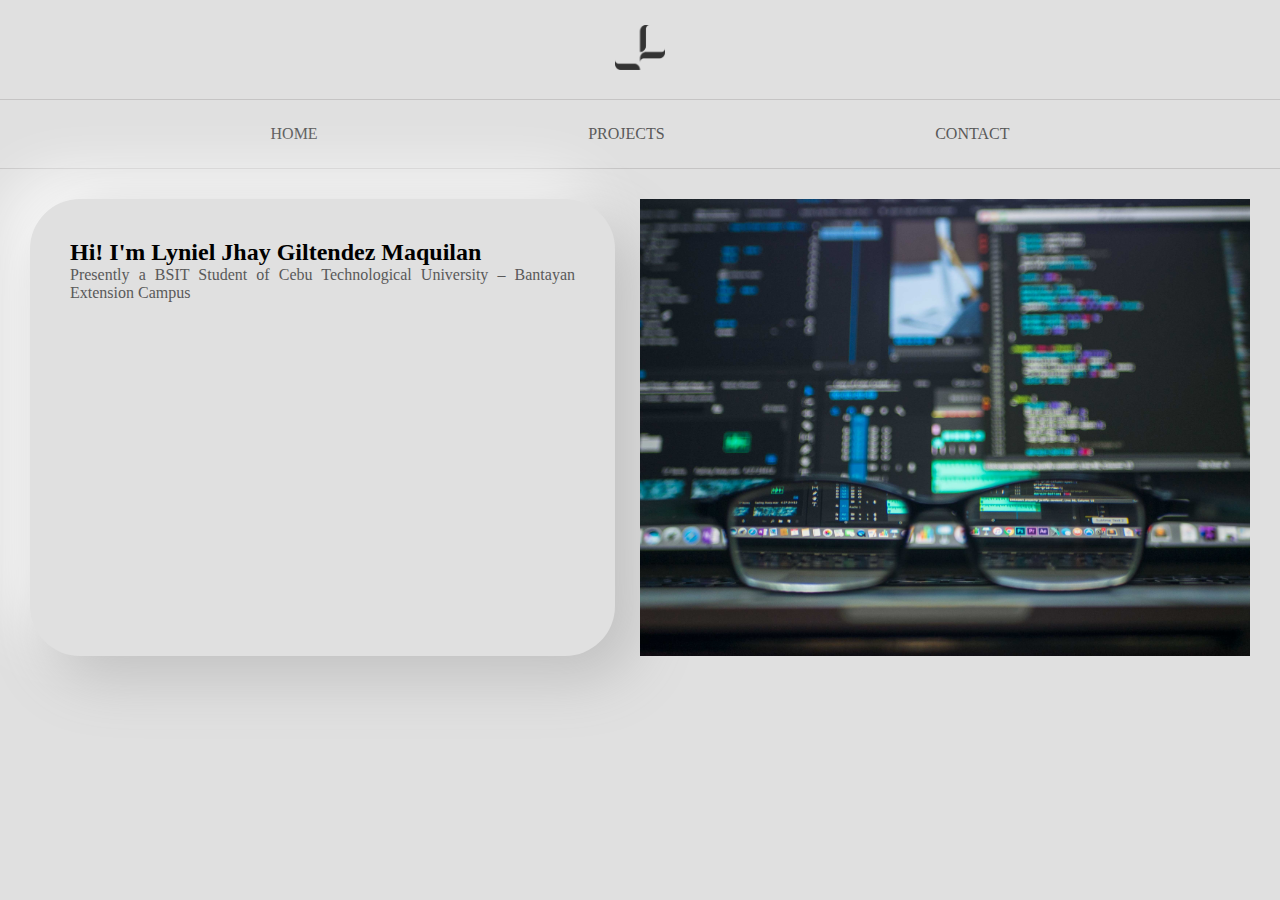
==== index.html @ 661011f3 "first commit" ====
<!DOCTYPE html>
<html>

<head>
  <link rel="shortcut icon" href="favicon.png" type="image/x-icon">
  <link rel="stylesheet" href="style.css">
  <title>Home | lyniel jhay maquilan</title>
</head>

<body>
  <a href="">
    <img src="logo.png" alt="Personal logos" id="logo">
  </a>
  <header>
    <nav>
      <ul>
        <li>
          <a href="">HOME</a>
        </li>
        <li>
          <a href="">PROJECTS</a>
        </li>
        <li>
          <a href="">CONTACT</a>
        </li>
      </ul>
    </nav>
  </header>
  <div class="content">
    <div>
    <h2>Hi! I'm Lyniel Jhay Giltendez Maquilan</h2><p>Presently a BSIT Student of Cebu Technological University – Bantayan
      Extension Campus </p>
      </div>
      <img src="photo.jpg" alt="Programming related photo">
  </div>
</body>

</html>
---- style.css ----
* {
  box-sizing: border-box;
  margin: 0;
}

body {
  overflow-x: hidden;
  margin-top: 25px;
  width: 100%;
  display: flex;
  flex-direction: column;
  align-items: center;
  justify-content: center;
  background-color: #e0e0e0;
}

#logo {
  width: 50px;
}

header {
  margin: 25px 0;
  border-width: 1px 0;
  border-style: solid;
  border-color: rgb(197, 196, 196);
  width: 100%;
  height: 70px;
  display: flex;
  align-items: center;
  justify-content: space-between;
}

nav {
  width: 100%;
}

a {
  text-decoration: none;
}

a,
p {
  color: rgb(89, 89, 89);
}

a:hover {
  color: rgb(44, 44, 44);
}

ul {
  list-style-type: none;
  display: flex;
  align-items: center;
  width: 100%;
  padding: 0;
  justify-content: space-evenly;
}

.content {
  margin: 5px 30px;
  display: flex;
}

.content div {
  width: 50%;
  margin-right: 25px;
  padding: 40px;
  box-shadow: 20px 20px 60px #bebebe, -20px -20px 60px #ffffff;
  border-radius: 50px;
}

.content div p {
  text-align: justify;
}

.content img {
  width: 50%;
}
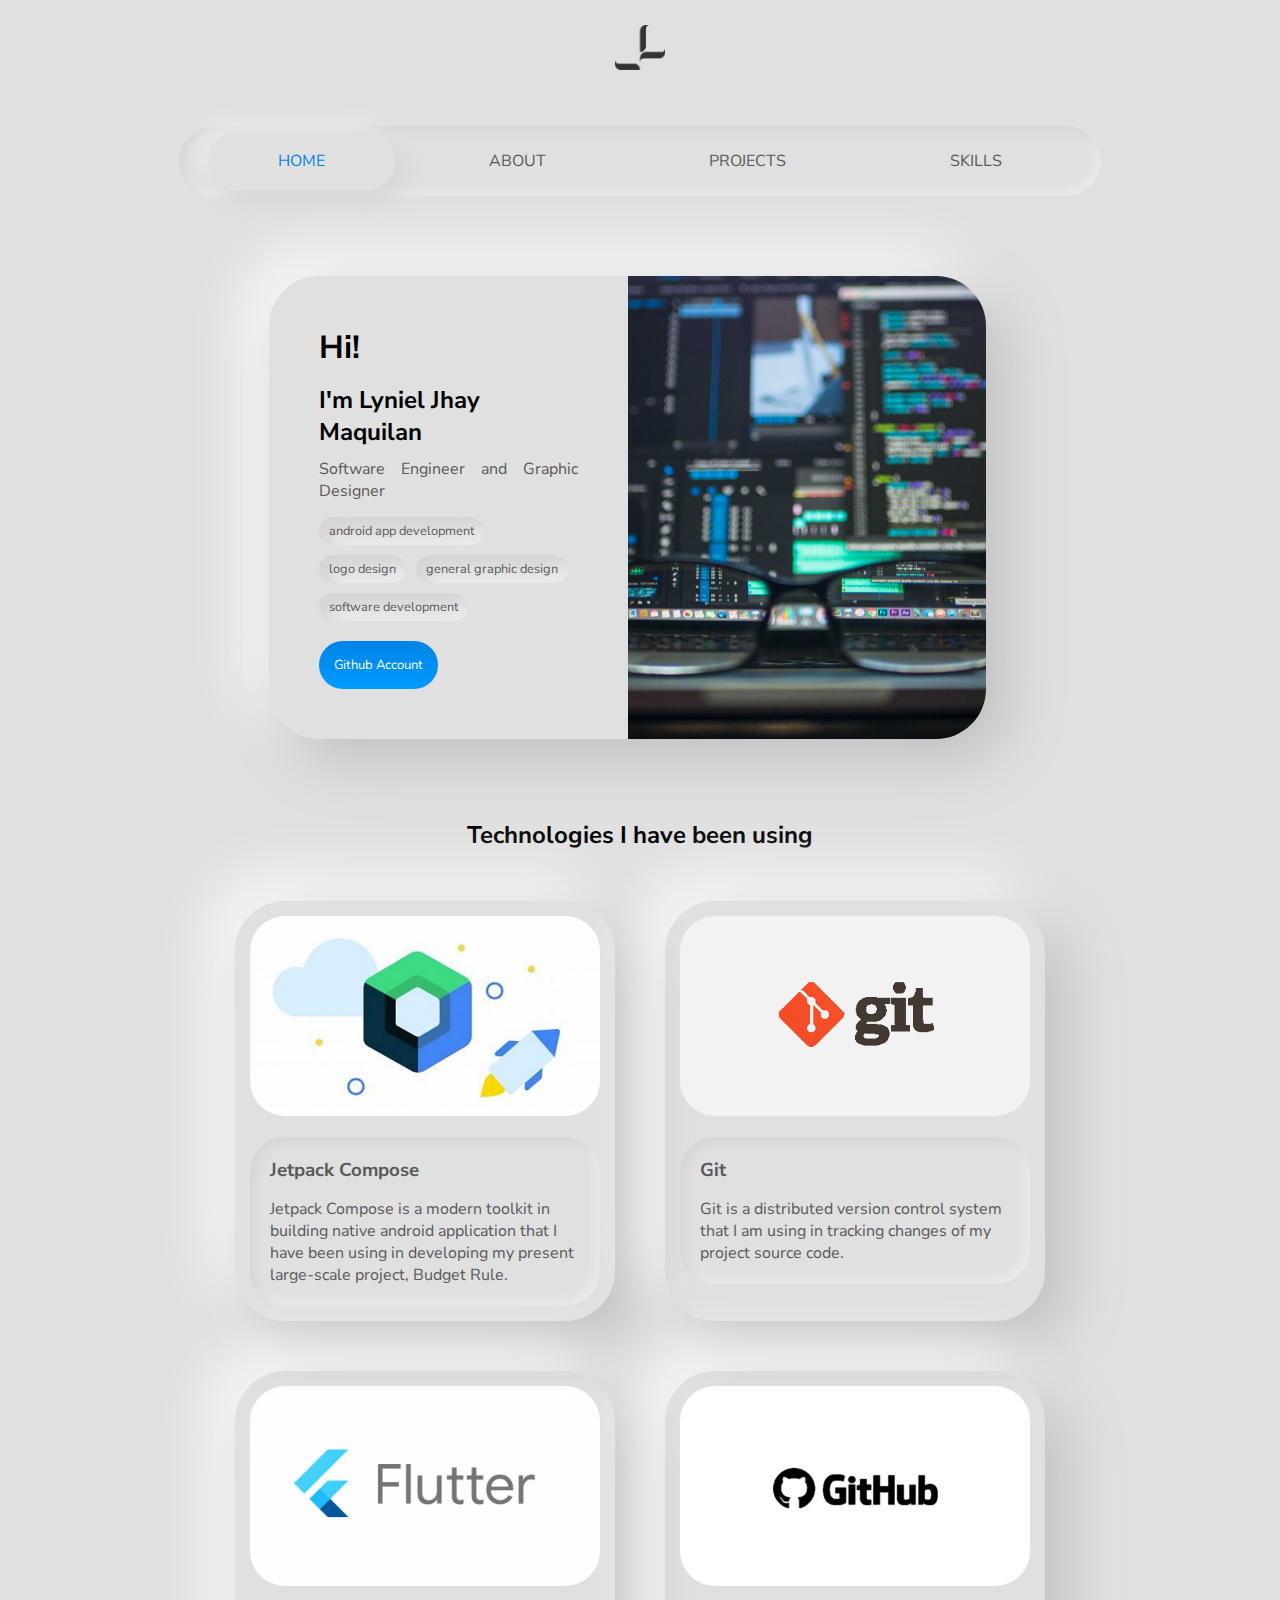
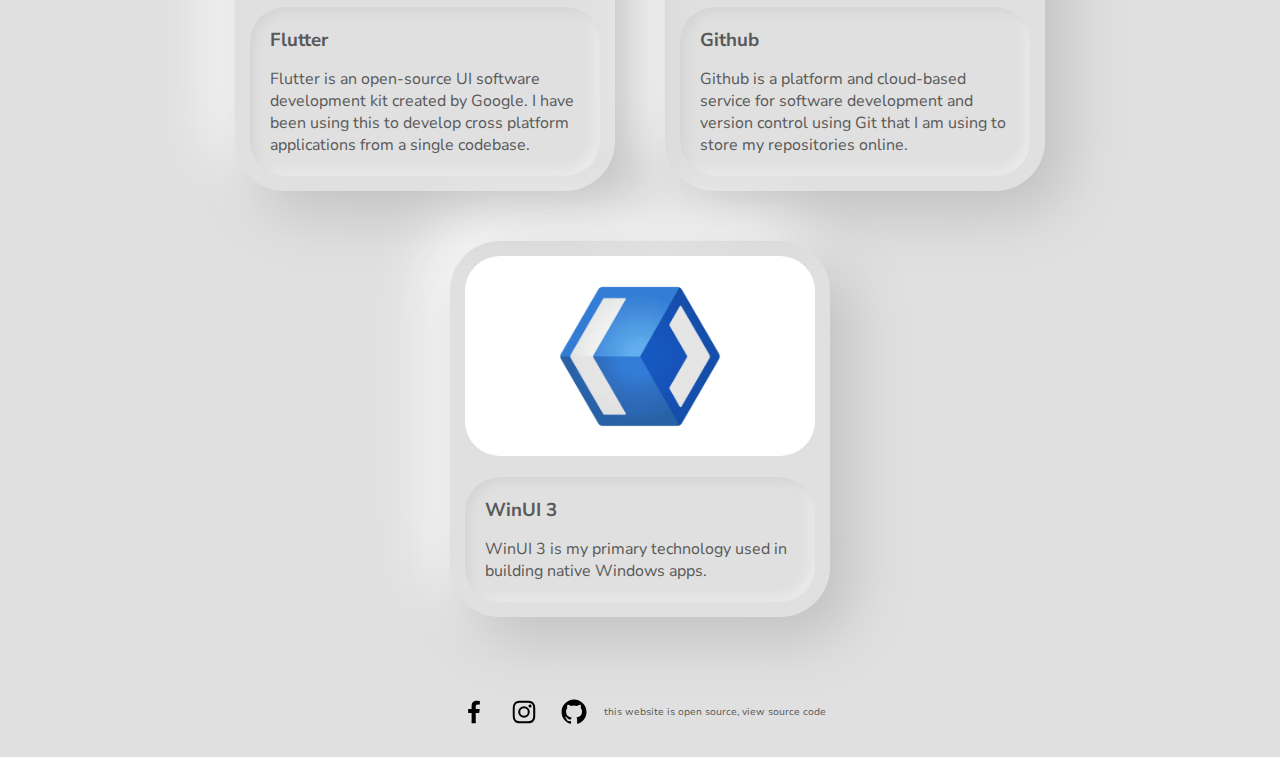
==== commit 9b432406: "Complete website" ====
--- a/index.html
+++ b/index.html
@@ -2,37 +2,104 @@
 <html>
 
 <head>
-  <link rel="shortcut icon" href="favicon.png" type="image/x-icon">
-  <link rel="stylesheet" href="style.css">
-  <title>Home | lyniel jhay maquilan</title>
+  <link rel="shortcut icon" href="images/favicon.png" type="image/x-icon">
+  <link rel="stylesheet" href="css/index.css">
+  <link rel="stylesheet" href="css/global.css">
+  <title>Home | Lyniel Jhay Maquilan</title>
 </head>
 
 <body>
-  <a href="">
-    <img src="logo.png" alt="Personal logos" id="logo">
+  <a href="index.html">
+    <img src="images/logos/logo.png" alt="Personal logo" id="logo">
   </a>
-  <header>
+  <header class="sunken">
     <nav>
       <ul>
-        <li>
-          <a href="">HOME</a>
+        <li class="selected">
+          <a href="index.html">HOME</a>
         </li>
         <li>
-          <a href="">PROJECTS</a>
+          <a href="html/about.html">ABOUT</a>
         </li>
         <li>
-          <a href="">CONTACT</a>
+          <a href="html/projects.html">PROJECTS</a>
+        </li>
+        <li>
+          <a href="html/skills.html">SKILLS</a>
         </li>
       </ul>
     </nav>
   </header>
-  <div class="content">
-    <div>
-    <h2>Hi! I'm Lyniel Jhay Giltendez Maquilan</h2><p>Presently a BSIT Student of Cebu Technological University – Bantayan
-      Extension Campus </p>
+  <div class="card intro">
+    <div id="content">
+      <h1>Hi!</h1>
+      <h2>I'm Lyniel Jhay Maquilan</h2>
+      <p>Software Engineer and Graphic Designer</p>
+      <div class="tags">
+        <p class="tag">android app development</p>
+        <p class="tag">logo design</p>
+        <p class="tag">general graphic design</p>
+        <p class="tag">software development</p>
       </div>
-      <img src="photo.jpg" alt="Programming related photo">
+      <a href="https://github.com/LeeWeeder" class="button">Github Account</a>
+    </div>
+    <img src="images/photo.jpg" alt="Programming related photo" id="bg">
   </div>
+
+  <section>
+    <h2>Technologies I have been using</h2>
+    <div class="card-container" id="stacks">
+      <div class="card">
+        <img src="images/logos/technologies/jetpack-compose-img.jpg" alt="Jetpack compose image">
+        <div class="text">
+          <h3><a href="https://developer.android.com/jetpack/compose" target="_blank">Jetpack Compose</a></h3>
+          <p class="description">Jetpack Compose is a modern toolkit in building native android application that I have been using in developing my present large-scale project, <a href="https://github.com/LeeWeeder/budget-rule" target="_blank">Budget Rule</a>.</p>
+        </div>
+      </div>
+      <div class="card">
+        <img src="images/logos/technologies/git-image.png" alt="Git image">
+        <div class="text">
+          <h3><a href="https://git-scm.com/" target="_blank">Git</a></h3>
+          <p class="description">Git is a distributed version control system that I am using in tracking changes of my project source code.</p>
+        </div>
+      </div>
+      <div class="card">
+        <img src="images/logos/technologies/flutter.jpg" alt="Flutter image">
+        <div class="text">
+          <h3><a href="https://flutter.dev/" target="_blank">Flutter</a></h3>
+          <p class="description">Flutter is an open-source UI software development kit created by <a href="google.com">Google</a>. I have been using this to develop cross platform applications from a single codebase. </p>
+        </div>
+      </div>
+      <div class="card">
+        <img src="images/logos/technologies/GitHub-Logo.png" alt="Github image">
+        <div class="text">
+          <h3><a href="https://github.com/" target="_blank">Github</a></h3>
+          <p class="description">Github is a platform and cloud-based service for software development and version control using <a href="https://git-scm.com">Git</a> that I am using to store my repositories online.</p>
+        </div>
+      </div>
+      <div class="card">
+        <img src="images/logos/technologies/winui_logo.png" alt="WinUI3 image">
+        <div class="text">
+          <h3><a href="https://learn.microsoft.com/en-us/windows/apps/winui/winui3/" target="_blank">WinUI 3</a></h3>
+          <p class="description">WinUI 3 is my primary technology used in building native Windows apps.</p>
+        </div>
+      </div>
+    </div>
+  </section>
+  <footer>
+    <div id="links">
+      <a href="https://web.facebook.com/lynielmaquilan" class="icon" target="_blank">
+        <img src="images/icons/utils/facebook-logo-24.png" alt="Facebook logo">
+      </a>
+      <a href="https://instagram.com/layneell" class="icon" target="_blank">
+        <img src="images/icons/utils/instagram-logo-24.png" alt="Instagram logo">
+      </a>
+      <a href="https://github.com/LeeWeeder" class="icon" target="_blank">
+        <img src="images/icons/utils/github-logo-24.png" alt="Github logo">
+      </a>
+      <p>this website is open source, view <a href="https://github.com/LeeWeeder/p-elec-2-midterm-project" target="_blank" id="source-code-link">source&nbsp;code</a></p>
+    </div>
+  </footer>
 </body>
 
 </html>--- a/css/index.css
+++ b/css/index.css
@@ -0,0 +1,88 @@
+.intro {
+  display: flex;
+  width: 70%;
+  margin-right: 25px;
+}
+
+#content p {
+  text-align: justify;
+}
+
+.intro #content {
+  margin: 50px;
+  display: flex;
+  flex-direction: column;
+}
+
+.intro #bg {
+  width: 50%;
+  object-fit: cover;
+}
+
+.intro h1 {
+  margin-bottom: 15px;
+}
+
+.intro h2 {
+  margin-bottom: 10px;
+}
+
+.card-container {
+  display: flex;
+  gap: 10px;
+  justify-content: center;
+}
+
+.card-container .card {
+  width: min-content;
+  height: auto;
+}
+
+#stacks {
+  flex-wrap: wrap;
+  gap: 50px;
+}
+
+#stacks img {
+  margin: 15px;
+  height: 200px;
+  width: 350px;
+  object-fit: cover;
+  border-radius: 35px;
+}
+
+.text {
+  box-shadow: inset 5px 5px 10px #d5d5d5, inset -5px -5px 10px #ebebeb;
+  margin: 15px;
+  margin-top: 0;
+  padding: 20px;
+  border-radius: 35px;
+  height: max-content;
+}
+
+section h3 {
+  margin-bottom: 15px;
+}
+
+.button {
+  font-size: small;
+  padding: 15px;
+  width: max-content;
+  border-radius: 100px;
+  color: #fff;
+  background: linear-gradient(#0083e6, #009bff);
+  margin-top: 20px;
+  transition-timing-function: cubic-bezier(.4, 0, .2, 1);
+  animation: bounce 700ms infinite;
+}
+
+@keyframes bounce {
+  0%, 100% {
+    animation-timing-function: cubic-bezier(.8, 0, 1, 1);
+    transform: translateY(-20%);
+  }
+  50% {
+    animation-timing-function: cubic-bezier(0, 0, .2, 1);
+    transform: none;
+  }
+}--- a/css/global.css
+++ b/css/global.css
@@ -0,0 +1,155 @@
+@font-face {
+  font-family: Nunito;
+  src: url(../font.ttf);
+}
+
+* {
+  font-family: Nunito;
+  box-sizing: border-box;
+  margin: 0;
+}
+
+:root {
+  --primary-color: #0083e6;
+  --surface-color: #e0e0e0;
+}
+
+body {
+  overflow-x: hidden;
+  padding: 25px 10% 25px;
+  width: 100%;
+  display: flex;
+  flex-direction: column;
+  align-items: center;
+  justify-content: center;
+  background-color: var(--surface-color);
+}
+
+#logo {
+  width: 50px;
+  margin-bottom: 25px;
+}
+
+header {
+  margin: 25px;
+  padding: 10px 5px;
+  height: 70px;
+  width: 90%;
+  display: flex;
+  gap: 20px;
+  align-items: center;
+  justify-content: space-between;
+  border-radius: 50px;
+  margin-bottom: 80px;
+}
+
+.sunken {
+  background-color: var(--surface-color);
+  box-shadow: inset 5px 5px 10px #d5d5d5, inset -5px -5px 10px #ebebeb;
+}
+
+nav {
+  width: 100%;
+}
+
+.selected a,
+nav ul li > a:hover,
+nav ul li p:hover {
+  background: #e0e0e0;
+  color: var(--primary-color);
+  box-shadow: 10px 10px 24px #d5d5d5, -10px -10px 24px #ebebeb;
+}
+
+nav ul li a,
+nav ul li p {
+  padding: 18px 70px;
+  border-radius: 50px;
+}
+
+nav ul li p {
+  cursor: default;
+}
+
+a {
+  text-decoration: none;
+}
+
+a,
+p {
+  color: rgb(89, 89, 89);
+}
+
+ul {
+  list-style-type: none;
+  display: flex;
+  align-items: center;
+  width: 100%;
+  padding: 0;
+  justify-content: space-evenly;
+}
+
+.card {
+  overflow: hidden;
+  border-radius: 50px;
+  box-shadow: 20px 20px 60px #bebebe, -20px -20px 60px #ffffff;
+}
+
+footer {
+  margin-top: 50px;
+}
+
+#links {
+  font-size: x-small;
+  display: flex;
+  align-items: center;
+  width: 100%;
+  gap: 10px;
+  margin-top: 25px;
+}
+
+.icon {
+  height: 40px;
+  width: 40px;
+  display: flex;
+  justify-content: center;
+  align-items: center;
+  border-radius: 100px;
+}
+
+.icon:hover {
+  background-color: rgba(190, 190, 190, 0.575);
+}
+
+a:not(li a, .button):hover {
+  color: #0083e6;
+}
+
+.tags {
+  display: flex;
+  flex-wrap: wrap;
+  gap: 10px;
+  margin-top: 15px;
+}
+
+.tag {
+  box-shadow: inset 10px 10px 15px #d5d5d5, inset -10px -10px 15px #ebebeb;
+  border-radius: 20px;
+  padding: 5px 10px;
+  font-size: 0.8rem;
+  width: fit-content;
+}
+
+section {
+  width: 100%;
+  margin-top: 80px;
+  padding: 0 50px;
+  display: flex;
+  justify-content: space-evenly;
+  height: min-content;
+  flex-direction: column;
+  align-items: center;
+}
+
+section h2 {
+  margin-bottom: 50px;
+}